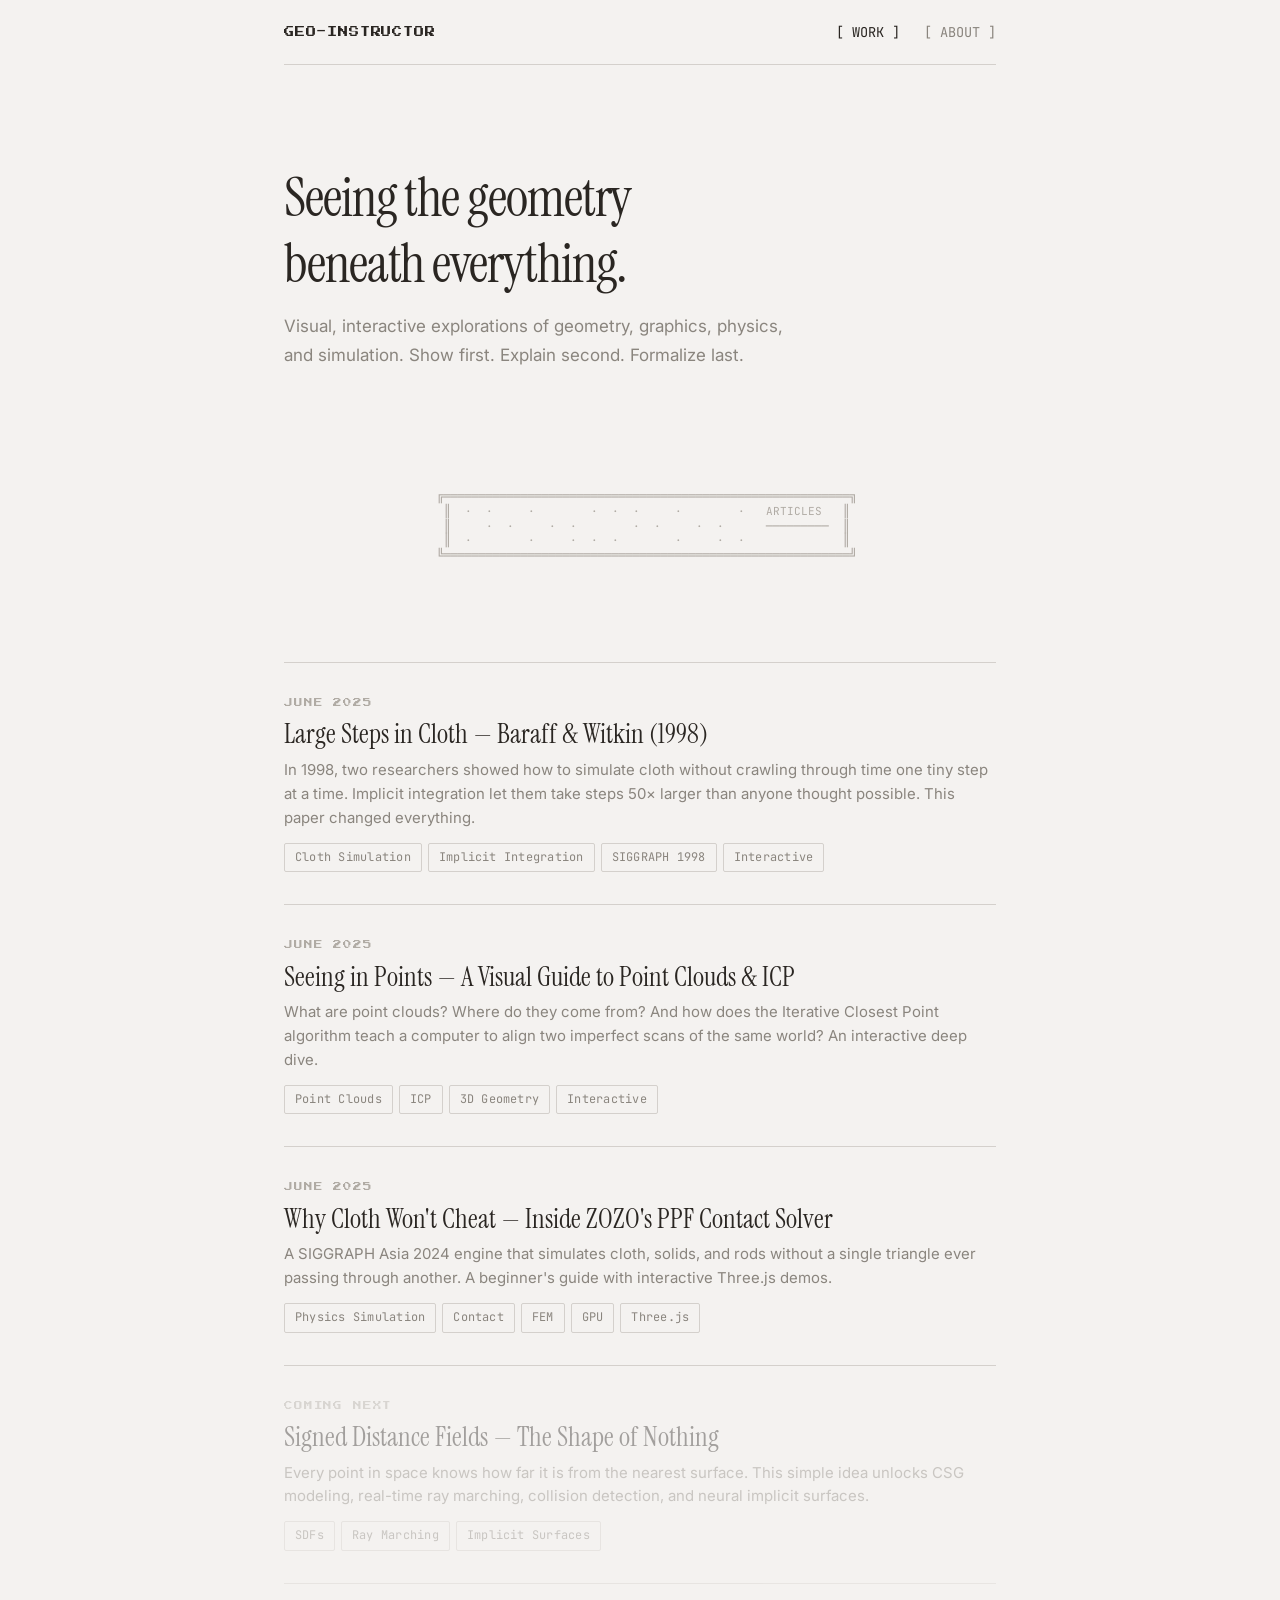
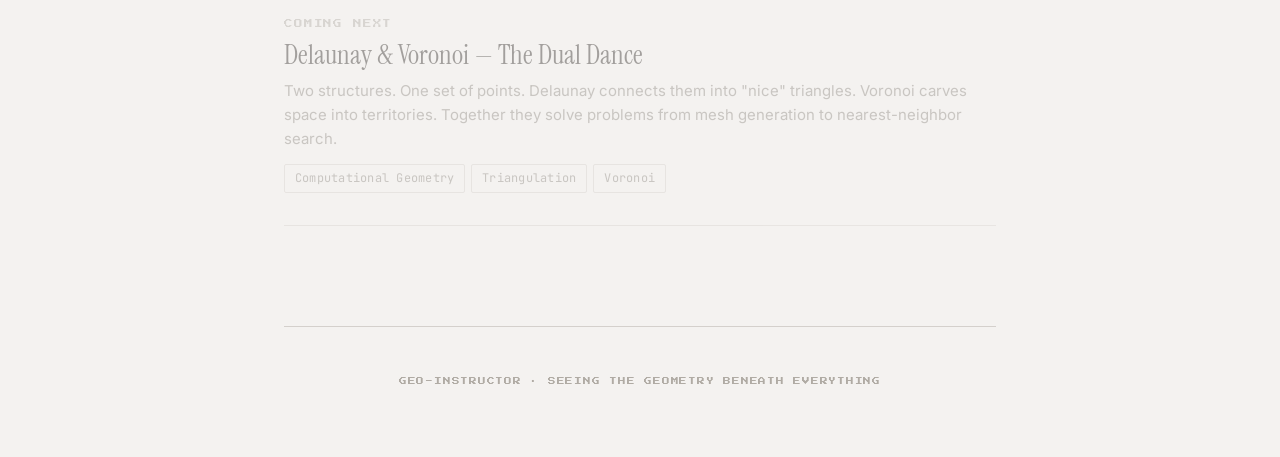
==== index.html @ 3e293efe "Initial Geo-Instructor blog with 3 posts" ====
<!DOCTYPE html>
<html lang="en">
<head>
  <meta charset="UTF-8">
  <meta name="viewport" content="width=device-width, initial-scale=1.0">
  <title>Geo-Instructor</title>
  <link rel="stylesheet" href="css/style.css">
  <link href="https://fonts.googleapis.com/css2?family=Instrument+Serif:ital@0;1&family=Inter:wght@400;600;700&family=JetBrains+Mono:wght@400;600&family=Press+Start+2P&display=swap" rel="stylesheet">
</head>
<body>
<div class="container">

  <!-- ── Nav ── -->
  <nav class="site-nav">
    <a href="index.html" class="logo">GEO-INSTRUCTOR</a>
    <div class="nav-links">
      <a href="index.html" class="active">[ WORK ]</a>
      <a href="#">[ ABOUT ]</a>
    </div>
  </nav>

  <!-- ── Hero ── -->
  <header class="hero">
    <h1>Seeing the geometry<br>beneath everything.</h1>
    <p class="subtitle">
      Visual, interactive explorations of geometry, graphics,
      physics, and simulation. Show first. Explain second.
      Formalize last.
    </p>
  </header>

  <!-- ── ASCII art divider ── -->
  <div class="ascii-art">
  ╔══════════════════════════════════════════════════════════╗
  ║  ·  ·     ·        ·  ·  ·     ·        ·   ARTICLES   ║
  ║     ·  ·     ·  ·        ·  ·     ·  ·      ─────────  ║
  ║  ·        ·     ·  ·  ·        ·     ·  ·              ║
  ╚══════════════════════════════════════════════════════════╝
  </div>

  <!-- ── Post listing ── -->
  <div class="post-grid">

    <a href="posts/large-steps-cloth/index.html" class="post-card">
      <div class="post-date">JUNE 2025</div>
      <h2>Large Steps in Cloth — Baraff & Witkin (1998)</h2>
      <p class="post-desc">
        In 1998, two researchers showed how to simulate cloth without crawling
        through time one tiny step at a time. Implicit integration let them take
        steps 50× larger than anyone thought possible. This paper changed everything.
      </p>
      <div class="post-tags">
        <span class="tag">Cloth Simulation</span>
        <span class="tag">Implicit Integration</span>
        <span class="tag">SIGGRAPH 1998</span>
        <span class="tag">Interactive</span>
      </div>
    </a>

    <a href="posts/point-cloud-icp/index.html" class="post-card">
      <div class="post-date">JUNE 2025</div>
      <h2>Seeing in Points — A Visual Guide to Point Clouds & ICP</h2>
      <p class="post-desc">
        What are point clouds? Where do they come from? And how does the
        Iterative Closest Point algorithm teach a computer to align two
        imperfect scans of the same world? An interactive deep dive.
      </p>
      <div class="post-tags">
        <span class="tag">Point Clouds</span>
        <span class="tag">ICP</span>
        <span class="tag">3D Geometry</span>
        <span class="tag">Interactive</span>
      </div>
    </a>

    <a href="posts/ppf-contact-solver/index.html" class="post-card">
      <div class="post-date">JUNE 2025</div>
      <h2>Why Cloth Won't Cheat — Inside ZOZO's PPF Contact Solver</h2>
      <p class="post-desc">
        A SIGGRAPH Asia 2024 engine that simulates cloth, solids, and rods
        without a single triangle ever passing through another.
        A beginner's guide with interactive Three.js demos.
      </p>
      <div class="post-tags">
        <span class="tag">Physics Simulation</span>
        <span class="tag">Contact</span>
        <span class="tag">FEM</span>
        <span class="tag">GPU</span>
        <span class="tag">Three.js</span>
      </div>
    </a>

    <div class="post-card coming-soon">
      <div class="post-date">COMING NEXT</div>
      <h2>Signed Distance Fields — The Shape of Nothing</h2>
      <p class="post-desc">
        Every point in space knows how far it is from the nearest surface.
        This simple idea unlocks CSG modeling, real-time ray marching,
        collision detection, and neural implicit surfaces.
      </p>
      <div class="post-tags">
        <span class="tag">SDFs</span>
        <span class="tag">Ray Marching</span>
        <span class="tag">Implicit Surfaces</span>
      </div>
    </div>

    <div class="post-card coming-soon">
      <div class="post-date">COMING NEXT</div>
      <h2>Delaunay &amp; Voronoi — The Dual Dance</h2>
      <p class="post-desc">
        Two structures. One set of points. Delaunay connects them into
        "nice" triangles. Voronoi carves space into territories. Together
        they solve problems from mesh generation to nearest-neighbor search.
      </p>
      <div class="post-tags">
        <span class="tag">Computational Geometry</span>
        <span class="tag">Triangulation</span>
        <span class="tag">Voronoi</span>
      </div>
    </div>

  </div>

  <!-- ── Footer ── -->
  <footer class="site-footer">
    <p>GEO-INSTRUCTOR · SEEING THE GEOMETRY BENEATH EVERYTHING</p>
  </footer>

</div>
</body>
</html>
---- css/style.css ----
/* ═══════════════════════════════════════════════════════════════
   Geo-Instructor — Design System
   ═══════════════════════════════════════════════════════════════
   Philosophy:
     MUJI "emptiness" — generous space, nothing without purpose
     Lydia Leiwang — bracket notation, serif headlines, mono labels
     Retro-pixel — pixel font for metadata, ASCII art accents
   ═══════════════════════════════════════════════════════════════ */

/* ── Pixel font (Press Start 2P via Google Fonts loaded in HTML) ── */

:root {
  /* Palette — warm paper + single ink color */
  --bg:           #F4F2F0;
  --bg-card:      #EDEAE7;
  --bg-code:      #E5E2DF;
  --text:         #2A2622;
  --text-muted:   #8A857E;
  --text-label:   #B0ABA4;
  --accent:       #1A1AE5;
  --accent-hover: #3333FF;
  --border:       #D4D0CC;
  --border-strong:#2A2622;
  --radius:       2px;
  --max-width:    760px;

  /* Fonts */
  --font-body:    'Inter', -apple-system, BlinkMacSystemFont, sans-serif;
  --font-heading: 'Instrument Serif', Georgia, 'Times New Roman', serif;
  --font-mono:    'JetBrains Mono', 'Fira Code', monospace;
  --font-pixel:   'Press Start 2P', monospace;
}

/* ── Dark mode ── */
[data-theme="dark"] {
  --bg:           #111111;
  --bg-card:      #1A1A1A;
  --bg-code:      #1E1E1E;
  --text:         #E8E5E1;
  --text-muted:   #7A7670;
  --text-label:   #5A5650;
  --accent:       #8B8BFF;
  --accent-hover: #ABABFF;
  --border:       #2A2A2A;
  --border-strong:#E8E5E1;
}

/* ── Reset ── */
*, *::before, *::after { margin: 0; padding: 0; box-sizing: border-box; }

html {
  scroll-behavior: smooth;
  font-size: 17px;
}

body {
  font-family: var(--font-body);
  background: var(--bg);
  color: var(--text);
  line-height: 1.8;
  -webkit-font-smoothing: antialiased;
  -moz-osx-font-smoothing: grayscale;
}

/* ══════════════════════════════════════════════
   LAYOUT
   ══════════════════════════════════════════════ */
.container {
  max-width: var(--max-width);
  margin: 0 auto;
  padding: 0 24px;
}

article {
  padding-bottom: 120px;
}

/* ══════════════════════════════════════════════
   TYPOGRAPHY
   ══════════════════════════════════════════════ */
h1, h2, h3, h4 {
  font-family: var(--font-heading);
  color: var(--text);
  font-weight: 400;  /* Instrument Serif is elegant at regular weight */
  line-height: 1.2;
}

h1 {
  font-size: 3.2rem;
  margin-bottom: 16px;
  letter-spacing: -0.02em;
}

h2 {
  font-size: 2rem;
  margin-top: 80px;
  margin-bottom: 24px;
  padding-bottom: 12px;
  border-bottom: 1px solid var(--border);
}

h3 {
  font-size: 1.3rem;
  margin-top: 48px;
  margin-bottom: 16px;
  font-style: italic;
}

h4 {
  font-family: var(--font-body);
  font-size: 0.9rem;
  font-weight: 600;
  letter-spacing: 0.02em;
  margin-bottom: 8px;
}

p {
  margin-bottom: 20px;
}

a {
  color: var(--accent);
  text-decoration: none;
  transition: color 0.15s;
}

a:hover {
  color: var(--accent-hover);
}

strong { font-weight: 600; }
em { font-style: italic; }

/* Pixel labels — small metadata text */
.pixel-label {
  font-family: var(--font-pixel);
  font-size: 0.55rem;
  letter-spacing: 0.12em;
  text-transform: uppercase;
  color: var(--text-label);
}

/* Bracket notation [ LIKE THIS ] */
.bracket {
  font-family: var(--font-mono);
  font-size: 0.82rem;
  font-weight: 500;
  letter-spacing: 0.03em;
}

.bracket::before { content: '[ '; color: var(--text-label); }
.bracket::after  { content: ' ]'; color: var(--text-label); }

/* ══════════════════════════════════════════════
   NAV BAR
   ══════════════════════════════════════════════ */
.site-nav {
  display: flex;
  justify-content: space-between;
  align-items: center;
  padding: 20px 0;
  border-bottom: 1px solid var(--border);
  font-family: var(--font-mono);
  font-size: 0.8rem;
}

.site-nav .logo {
  font-family: var(--font-pixel);
  font-size: 0.6rem;
  color: var(--text);
  text-decoration: none;
  letter-spacing: 0.08em;
}

.site-nav .nav-links {
  display: flex;
  gap: 24px;
}

.site-nav .nav-links a {
  color: var(--text-muted);
  text-decoration: none;
  transition: color 0.15s;
}

.site-nav .nav-links a:hover,
.site-nav .nav-links a.active {
  color: var(--text);
}

/* ══════════════════════════════════════════════
   HERO — generous emptiness
   ══════════════════════════════════════════════ */
.hero {
  padding: 100px 0 60px;
}

.hero .subtitle {
  font-size: 1rem;
  color: var(--text-muted);
  max-width: 520px;
  margin-top: 12px;
  line-height: 1.7;
}

.hero .meta {
  font-family: var(--font-pixel);
  font-size: 0.5rem;
  color: var(--text-label);
  margin-top: 24px;
  letter-spacing: 0.1em;
  text-transform: uppercase;
}

.tags {
  display: flex;
  gap: 8px;
  margin-top: 16px;
  flex-wrap: wrap;
}

.tag {
  display: inline-block;
  padding: 3px 10px;
  font-family: var(--font-mono);
  font-size: 0.7rem;
  color: var(--text-muted);
  border: 1px solid var(--border);
  border-radius: var(--radius);
  letter-spacing: 0.02em;
}

/* ══════════════════════════════════════════════
   DIVIDERS — thin horizontal rules
   ══════════════════════════════════════════════ */
.divider {
  border: none;
  border-top: 1px solid var(--border);
  margin: 48px 0;
}

.divider-strong {
  border: none;
  border-top: 1px solid var(--border-strong);
  margin: 48px 0;
}

/* ══════════════════════════════════════════════
   CALLOUT BOXES — minimal, left-border accent
   ══════════════════════════════════════════════ */
.callout {
  border-left: 2px solid var(--accent);
  padding: 16px 20px;
  margin: 32px 0;
  background: transparent;
}

.callout.insight {
  border-left-color: var(--text-muted);
}

.callout.warning {
  border-left-color: #C44;
}

.callout-title {
  font-family: var(--font-pixel);
  font-size: 0.5rem;
  letter-spacing: 0.12em;
  text-transform: uppercase;
  color: var(--accent);
  margin-bottom: 10px;
}

.callout.insight .callout-title { color: var(--text-muted); }
.callout.warning .callout-title { color: #C44; }

/* ══════════════════════════════════════════════
   VISUAL CONTAINERS — border only, no bg
   ══════════════════════════════════════════════ */
.visual {
  border: 1px solid var(--border);
  border-radius: var(--radius);
  padding: 32px;
  margin: 40px 0;
  text-align: center;
}

.visual figcaption,
.visual .caption {
  font-size: 0.78rem;
  color: var(--text-muted);
  margin-top: 16px;
  font-style: italic;
}

.visual svg {
  max-width: 100%;
  height: auto;
}

/* ══════════════════════════════════════════════
   CODE BLOCKS
   ══════════════════════════════════════════════ */
pre {
  background: var(--bg-code);
  border: 1px solid var(--border);
  border-radius: var(--radius);
  padding: 20px 24px;
  margin: 28px 0;
  overflow-x: auto;
  font-family: var(--font-mono);
  font-size: 0.82rem;
  line-height: 1.65;
  color: var(--text);
}

code {
  font-family: var(--font-mono);
  font-size: 0.86em;
}

p code {
  background: var(--bg-code);
  padding: 2px 6px;
  border-radius: var(--radius);
  border: 1px solid var(--border);
}

/* ══════════════════════════════════════════════
   INTERACTIVE CANVAS
   ══════════════════════════════════════════════ */
.interactive {
  border: 1px solid var(--border);
  border-radius: var(--radius);
  padding: 24px;
  margin: 40px 0;
}

.interactive canvas {
  display: block;
  margin: 0 auto;
  border-radius: var(--radius);
  cursor: crosshair;
}

.interactive .controls {
  display: flex;
  gap: 12px;
  justify-content: center;
  margin-top: 16px;
  flex-wrap: wrap;
}

/* Buttons — MUJI minimal */
.btn {
  padding: 6px 18px;
  border: 1px solid var(--border-strong);
  background: transparent;
  color: var(--text);
  border-radius: var(--radius);
  font-family: var(--font-mono);
  font-size: 0.78rem;
  cursor: pointer;
  transition: all 0.15s;
}

.btn:hover {
  background: var(--text);
  color: var(--bg);
}

.btn.primary {
  background: var(--text);
  color: var(--bg);
}

.btn.primary:hover {
  background: var(--accent);
  color: var(--bg);
}

/* ══════════════════════════════════════════════
   STEP-BY-STEP — numbered with border, no bg
   ══════════════════════════════════════════════ */
.steps {
  counter-reset: step;
  margin: 28px 0;
}

.step {
  position: relative;
  padding: 20px 24px 20px 64px;
  margin-bottom: 12px;
  border: 1px solid var(--border);
  border-radius: var(--radius);
}

.step::before {
  counter-increment: step;
  content: counter(step);
  position: absolute;
  left: 20px;
  top: 20px;
  font-family: var(--font-heading);
  font-size: 1.3rem;
  color: var(--text-label);
}

.step-title {
  font-weight: 600;
  margin-bottom: 4px;
  font-size: 0.9rem;
}

/* ══════════════════════════════════════════════
   EQUATION DISPLAY
   ══════════════════════════════════════════════ */
.equation {
  border-top: 1px solid var(--border);
  border-bottom: 1px solid var(--border);
  padding: 16px 0;
  margin: 28px 0;
  text-align: center;
  font-family: var(--font-mono);
  font-size: 1rem;
  color: var(--text);
}

/* ══════════════════════════════════════════════
   COMPARISON / SIDE BY SIDE
   ══════════════════════════════════════════════ */
.comparison {
  display: grid;
  grid-template-columns: 1fr 1fr;
  gap: 16px;
  margin: 28px 0;
}

.comparison > div {
  border: 1px solid var(--border);
  border-radius: var(--radius);
  padding: 20px;
}

@media (max-width: 600px) {
  .comparison { grid-template-columns: 1fr; }
  h1 { font-size: 2.2rem; }
  .hero { padding: 60px 0 32px; }
}

/* ══════════════════════════════════════════════
   TABLE OF CONTENTS — minimal list
   ══════════════════════════════════════════════ */
.toc {
  border-top: 1px solid var(--border);
  border-bottom: 1px solid var(--border);
  padding: 28px 0;
  margin: 40px 0;
}

.toc-title {
  font-family: var(--font-pixel);
  font-size: 0.5rem;
  letter-spacing: 0.12em;
  text-transform: uppercase;
  color: var(--text-label);
  margin-bottom: 16px;
}

.toc ol {
  list-style: none;
  counter-reset: toc;
  padding-left: 0;
}

.toc li {
  counter-increment: toc;
  margin-bottom: 6px;
  font-size: 0.88rem;
}

.toc li::before {
  content: '0' counter(toc);
  font-family: var(--font-mono);
  font-size: 0.75rem;
  color: var(--text-label);
  margin-right: 12px;
}

.toc li:nth-child(n+10)::before {
  content: counter(toc);
}

.toc a {
  color: var(--text);
}

.toc a:hover {
  color: var(--accent);
}

/* ══════════════════════════════════════════════
   POST CARDS — homepage listing
   ══════════════════════════════════════════════ */
.post-grid {
  margin: 60px 0 100px;
}

.post-card {
  display: block;
  padding: 32px 0;
  border-bottom: 1px solid var(--border);
  text-decoration: none;
  color: inherit;
  transition: padding-left 0.2s;
}

.post-card:first-child {
  border-top: 1px solid var(--border);
}

.post-card:hover {
  padding-left: 12px;
}

.post-card.coming-soon {
  opacity: 0.4;
  cursor: default;
}

.post-card.coming-soon:hover {
  padding-left: 0;
}

.post-card .post-date {
  font-family: var(--font-pixel);
  font-size: 0.5rem;
  letter-spacing: 0.1em;
  text-transform: uppercase;
  color: var(--text-label);
  margin-bottom: 8px;
}

.post-card h2 {
  font-family: var(--font-heading);
  font-size: 1.6rem;
  font-weight: 400;
  margin: 0 0 8px;
  padding: 0;
  border: none;
}

.post-card .post-desc {
  font-size: 0.88rem;
  color: var(--text-muted);
  margin-bottom: 12px;
  line-height: 1.6;
}

.post-card .post-tags {
  display: flex;
  gap: 6px;
  flex-wrap: wrap;
}

.post-card .post-preview {
  display: none; /* Hidden in new minimal layout */
}

/* ══════════════════════════════════════════════
   FOOTER — barely there
   ══════════════════════════════════════════════ */
footer, .site-footer {
  padding: 48px 0;
  text-align: center;
  font-family: var(--font-pixel);
  font-size: 0.45rem;
  letter-spacing: 0.1em;
  text-transform: uppercase;
  color: var(--text-label);
  border-top: 1px solid var(--border);
}

/* ══════════════════════════════════════════════
   SCENE BOXES — Three.js containers
   ══════════════════════════════════════════════ */
.scene-box {
  border: 1px solid var(--border);
  border-radius: var(--radius);
  margin: 40px 0;
  overflow: hidden;
}

.scene-box canvas {
  width: 100%;
  display: block;
  cursor: grab;
}

.scene-box canvas:active { cursor: grabbing; }

.scene-caption {
  padding: 12px 20px;
  font-size: 0.78rem;
  color: var(--text-muted);
  font-style: italic;
  border-top: 1px solid var(--border);
}

.scene-controls {
  display: flex;
  gap: 12px;
  justify-content: center;
  padding: 12px 20px;
  border-top: 1px solid var(--border);
  flex-wrap: wrap;
}

/* ══════════════════════════════════════════════
   CONCEPT GRID — PPF post
   ══════════════════════════════════════════════ */
.concept-grid {
  display: grid;
  grid-template-columns: 1fr 1fr;
  gap: 12px;
  margin: 28px 0;
}

.concept-card {
  border: 1px solid var(--border);
  border-radius: var(--radius);
  padding: 20px;
}

.concept-card h4 {
  margin-bottom: 6px;
}

.concept-card p {
  font-size: 0.82rem;
  color: var(--text-muted);
  margin: 0;
  line-height: 1.55;
}

.concept-card .icon {
  font-size: 1.6rem;
  margin-bottom: 8px;
}

@media (max-width: 600px) {
  .concept-grid { grid-template-columns: 1fr; }
}

/* ══════════════════════════════════════════════
   TIMELINE — PPF post
   ══════════════════════════════════════════════ */
.timeline {
  position: relative;
  padding-left: 32px;
  margin: 28px 0;
}

.timeline::before {
  content: '';
  position: absolute;
  left: 8px;
  top: 0;
  bottom: 0;
  width: 1px;
  background: var(--border);
}

.timeline-item {
  position: relative;
  margin-bottom: 28px;
}

.timeline-item::before {
  content: '';
  position: absolute;
  left: -28px;
  top: 8px;
  width: 6px;
  height: 6px;
  border-radius: 50%;
  background: var(--text-muted);
}

.timeline-item h4 {
  margin-bottom: 2px;
}

.timeline-item p {
  color: var(--text-muted);
  font-size: 0.82rem;
  margin: 0;
}

.timeline-item .year {
  font-family: var(--font-pixel);
  font-size: 0.5rem;
  color: var(--text-label);
  letter-spacing: 0.1em;
  display: block;
  margin-bottom: 4px;
}

/* ══════════════════════════════════════════════
   ARCHITECTURE CARDS — PPF post
   ══════════════════════════════════════════════ */
.arch-card {
  display: flex;
  gap: 16px;
  align-items: flex-start;
  padding: 20px 0;
  border-bottom: 1px solid var(--border);
}

.arch-card:first-of-type {
  border-top: 1px solid var(--border);
}

.arch-card .num {
  flex-shrink: 0;
  font-family: var(--font-heading);
  font-size: 1.6rem;
  color: var(--text-label);
  line-height: 1;
  padding-top: 2px;
}

.arch-card .body h4 { margin-bottom: 4px; }
.arch-card .body p {
  color: var(--text-muted);
  font-size: 0.82rem;
  margin: 0;
}

@media (max-width: 600px) {
  .arch-card { flex-direction: column; }
}

/* ══════════════════════════════════════════════
   STATS ROW — PPF post
   ══════════════════════════════════════════════ */
.stats-row {
  display: grid;
  grid-template-columns: repeat(3, 1fr);
  gap: 12px;
  margin: 28px 0;
}

.stat-box {
  border: 1px solid var(--border);
  border-radius: var(--radius);
  padding: 20px;
  text-align: center;
}

.stat-box .val {
  font-family: var(--font-heading);
  font-size: 2rem;
  font-weight: 400;
  color: var(--text);
}

.stat-box .label {
  font-family: var(--font-pixel);
  font-size: 0.45rem;
  color: var(--text-label);
  margin-top: 6px;
  letter-spacing: 0.1em;
  text-transform: uppercase;
}

@media (max-width: 600px) {
  .stats-row { grid-template-columns: 1fr; }
}

/* ══════════════════════════════════════════════
   BARRIER GRAPH — PPF post
   ══════════════════════════════════════════════ */
.barrier-graph {
  border: 1px solid var(--border);
  border-radius: var(--radius);
  padding: 24px;
  margin: 28px 0;
  text-align: center;
}

.barrier-graph canvas {
  display: block;
  margin: 0 auto;
}

/* ══════════════════════════════════════════════
   ITERATION DISPLAY & PROGRESS BAR — ICP post
   ══════════════════════════════════════════════ */
.iteration-display {
  font-family: var(--font-mono);
  font-size: 1rem;
  color: var(--text);
  text-align: center;
  margin: 12px 0;
}

.progress-bar {
  width: 100%;
  height: 4px;
  background: var(--border);
  border-radius: 2px;
  overflow: hidden;
  margin: 12px 0;
}

.progress-fill {
  height: 100%;
  background: var(--accent);
  border-radius: 2px;
  transition: width 0.3s ease;
}

/* ══════════════════════════════════════════════
   ASCII ART BLOCK
   ══════════════════════════════════════════════ */
.ascii-art {
  font-family: var(--font-mono);
  font-size: 0.65rem;
  line-height: 1.35;
  white-space: pre;
  color: var(--text-label);
  text-align: center;
  padding: 24px 0;
  overflow-x: auto;
  user-select: none;
}

/* ══════════════════════════════════════════════
   THEME TOGGLE
   ══════════════════════════════════════════════ */
.theme-toggle {
  font-family: var(--font-mono);
  font-size: 0.72rem;
  color: var(--text-label);
  cursor: pointer;
  background: none;
  border: none;
  padding: 4px 8px;
}

.theme-toggle:hover {
  color: var(--text);
}

/* ══════════════════════════════════════════════
   ANIMATIONS — subtle only
   ══════════════════════════════════════════════ */
@keyframes fadeIn {
  from { opacity: 0; }
  to   { opacity: 1; }
}

.animate-in {
  animation: fadeIn 0.5s ease-out forwards;
}
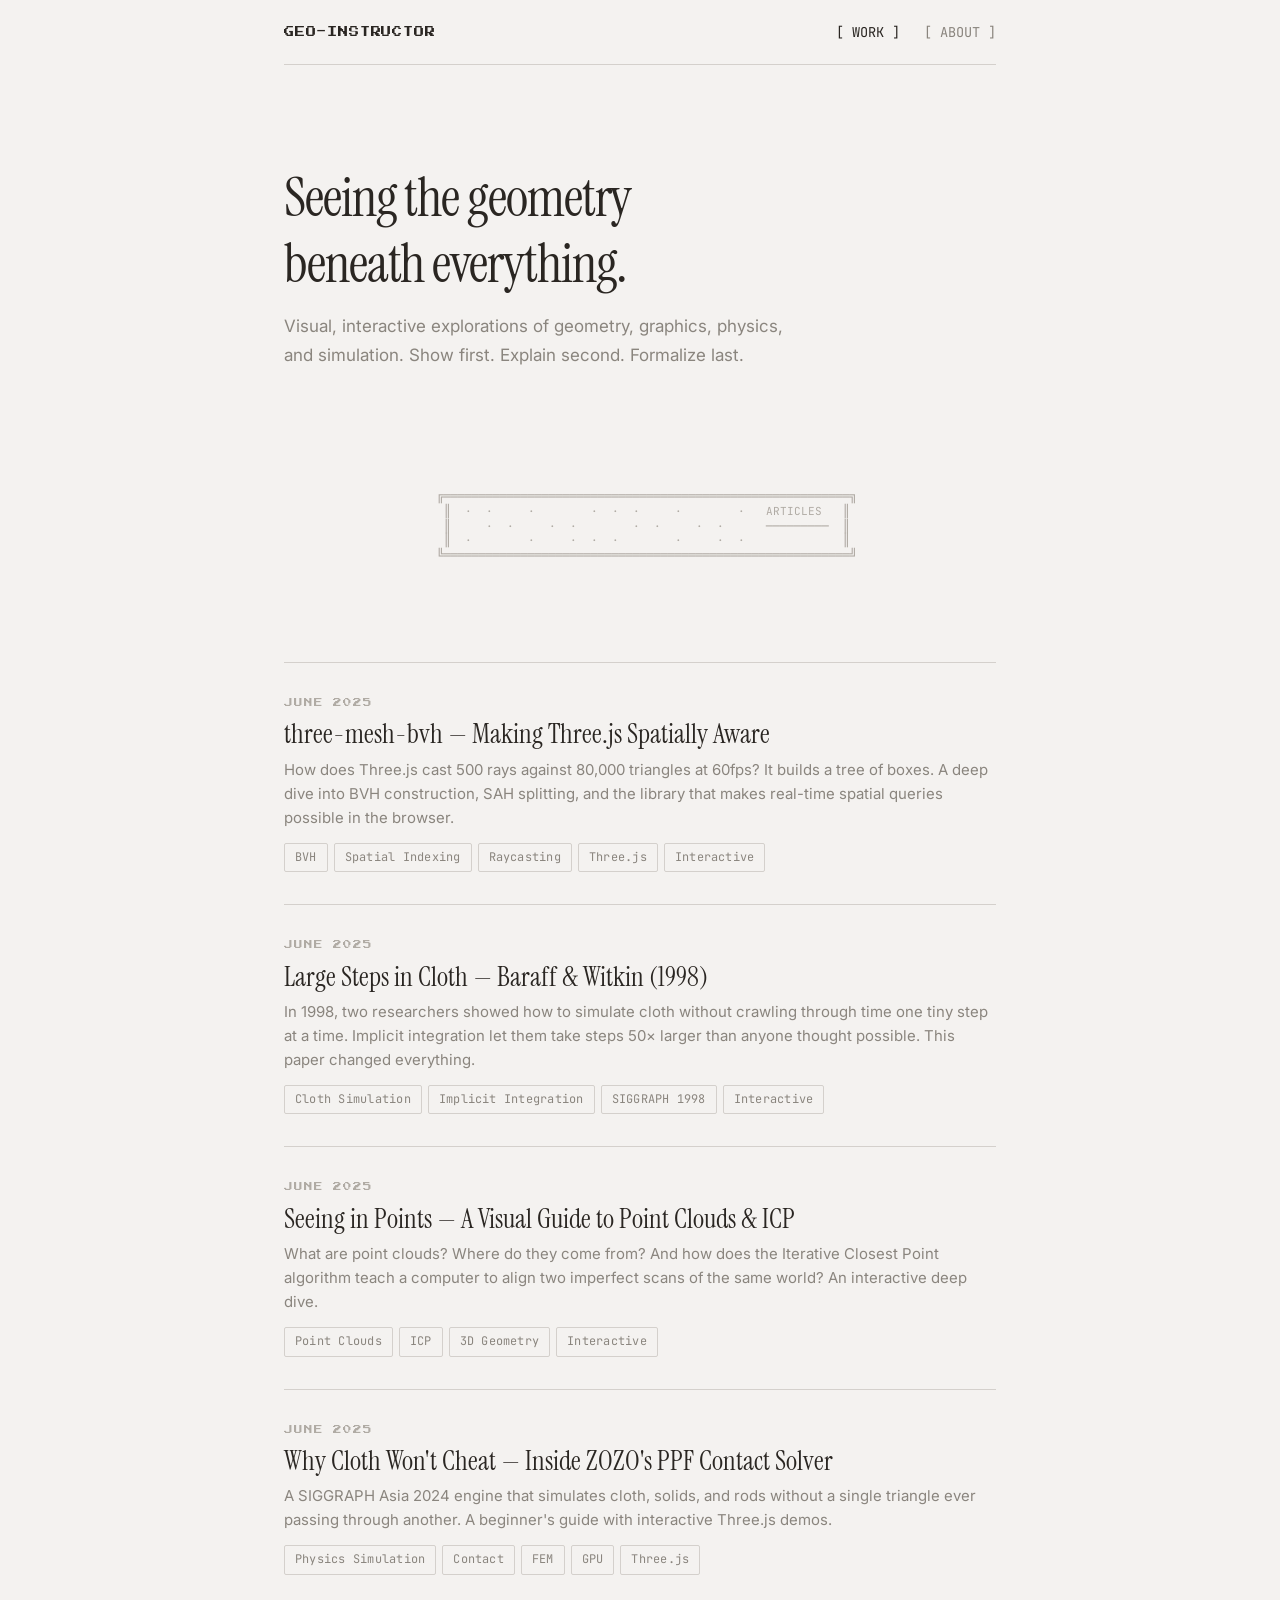
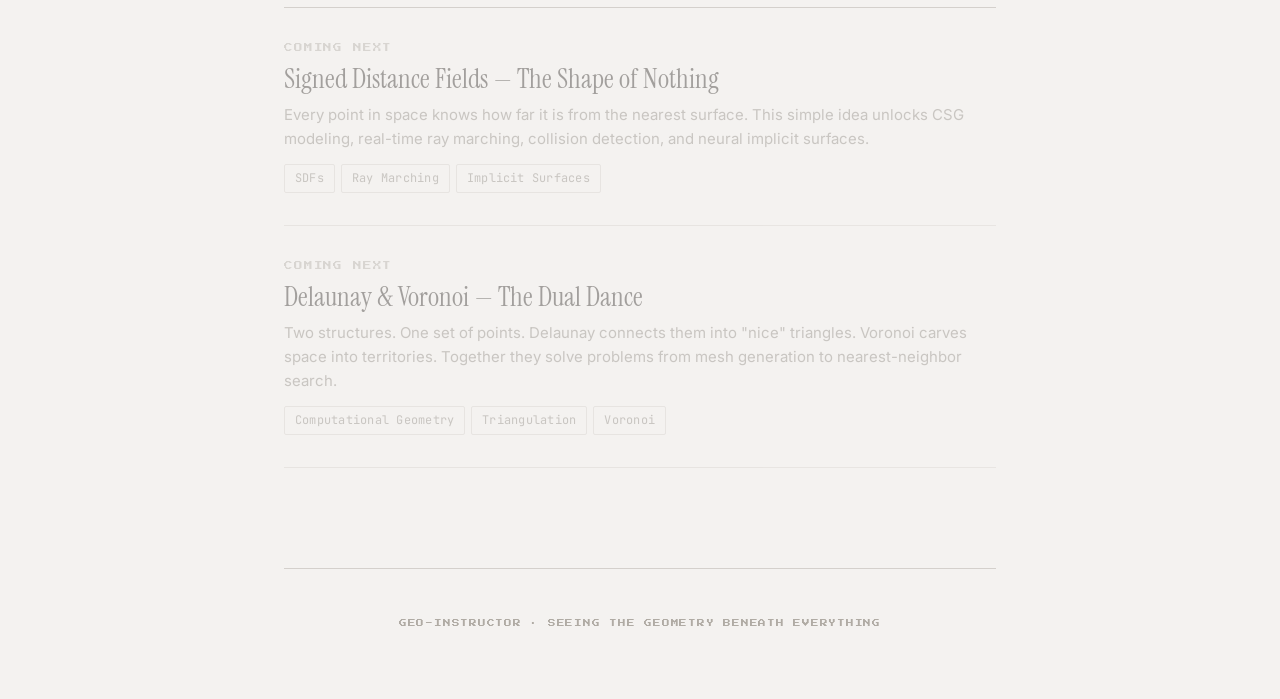
==== commit d91861fe: "Add three-mesh-bvh post and homepage card" ====
--- a/index.html
+++ b/index.html
@@ -40,6 +40,23 @@
 
   <!-- ── Post listing ── -->
   <div class="post-grid">
+
+    <a href="posts/three-mesh-bvh/index.html" class="post-card">
+      <div class="post-date">JUNE 2025</div>
+      <h2>three-mesh-bvh — Making Three.js Spatially Aware</h2>
+      <p class="post-desc">
+        How does Three.js cast 500 rays against 80,000 triangles at 60fps?
+        It builds a tree of boxes. A deep dive into BVH construction, SAH splitting,
+        and the library that makes real-time spatial queries possible in the browser.
+      </p>
+      <div class="post-tags">
+        <span class="tag">BVH</span>
+        <span class="tag">Spatial Indexing</span>
+        <span class="tag">Raycasting</span>
+        <span class="tag">Three.js</span>
+        <span class="tag">Interactive</span>
+      </div>
+    </a>
 
     <a href="posts/large-steps-cloth/index.html" class="post-card">
       <div class="post-date">JUNE 2025</div>
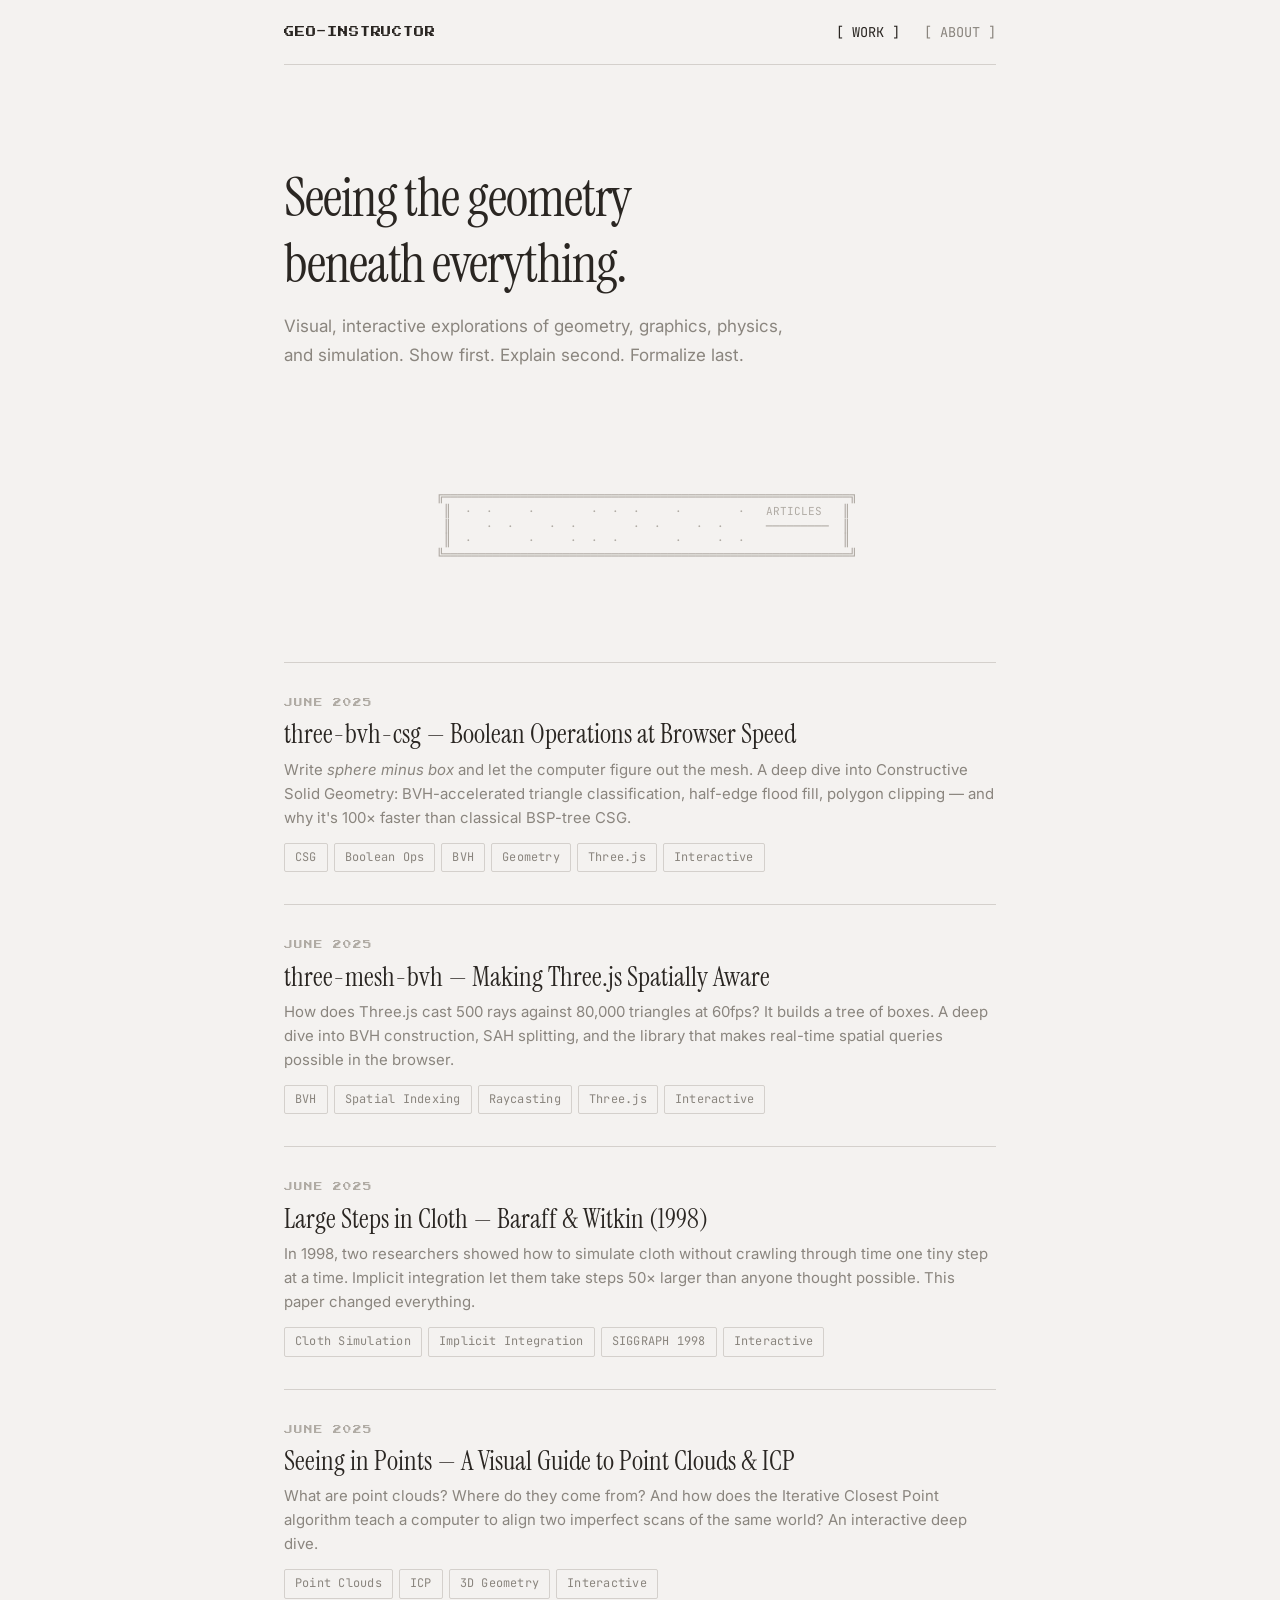
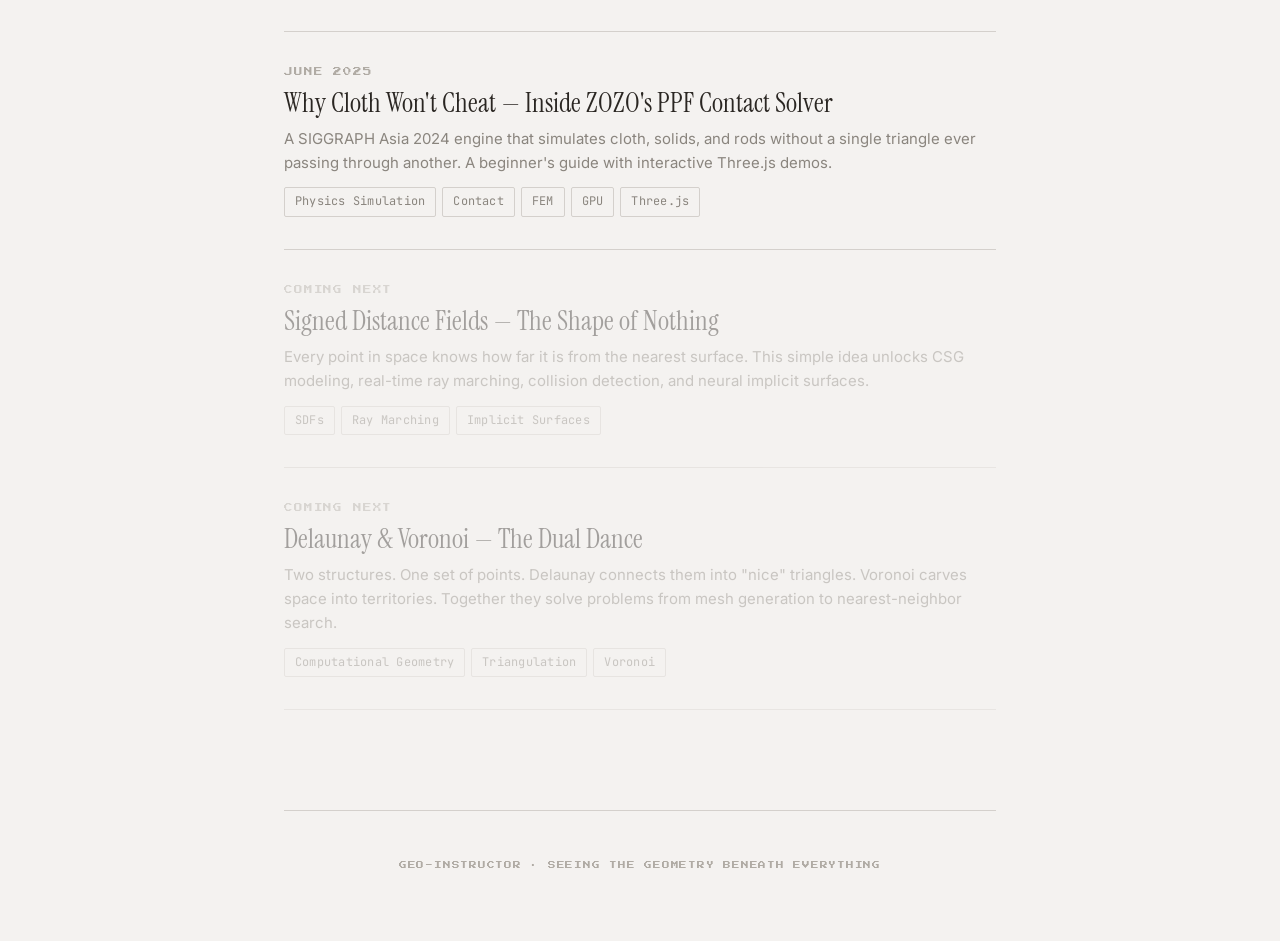
==== commit b2bd8d17: "Add three-bvh-csg deep-dive article and homepage card" ====
--- a/index.html
+++ b/index.html
@@ -40,6 +40,25 @@
 
   <!-- ── Post listing ── -->
   <div class="post-grid">
+
+    <a href="posts/three-bvh-csg/index.html" class="post-card">
+      <div class="post-date">JUNE 2025</div>
+      <h2>three-bvh-csg — Boolean Operations at Browser Speed</h2>
+      <p class="post-desc">
+        Write <em>sphere minus box</em> and let the computer figure out the mesh.
+        A deep dive into Constructive Solid Geometry: BVH-accelerated triangle
+        classification, half-edge flood fill, polygon clipping — and why it's 100×
+        faster than classical BSP-tree CSG.
+      </p>
+      <div class="post-tags">
+        <span class="tag">CSG</span>
+        <span class="tag">Boolean Ops</span>
+        <span class="tag">BVH</span>
+        <span class="tag">Geometry</span>
+        <span class="tag">Three.js</span>
+        <span class="tag">Interactive</span>
+      </div>
+    </a>
 
     <a href="posts/three-mesh-bvh/index.html" class="post-card">
       <div class="post-date">JUNE 2025</div>
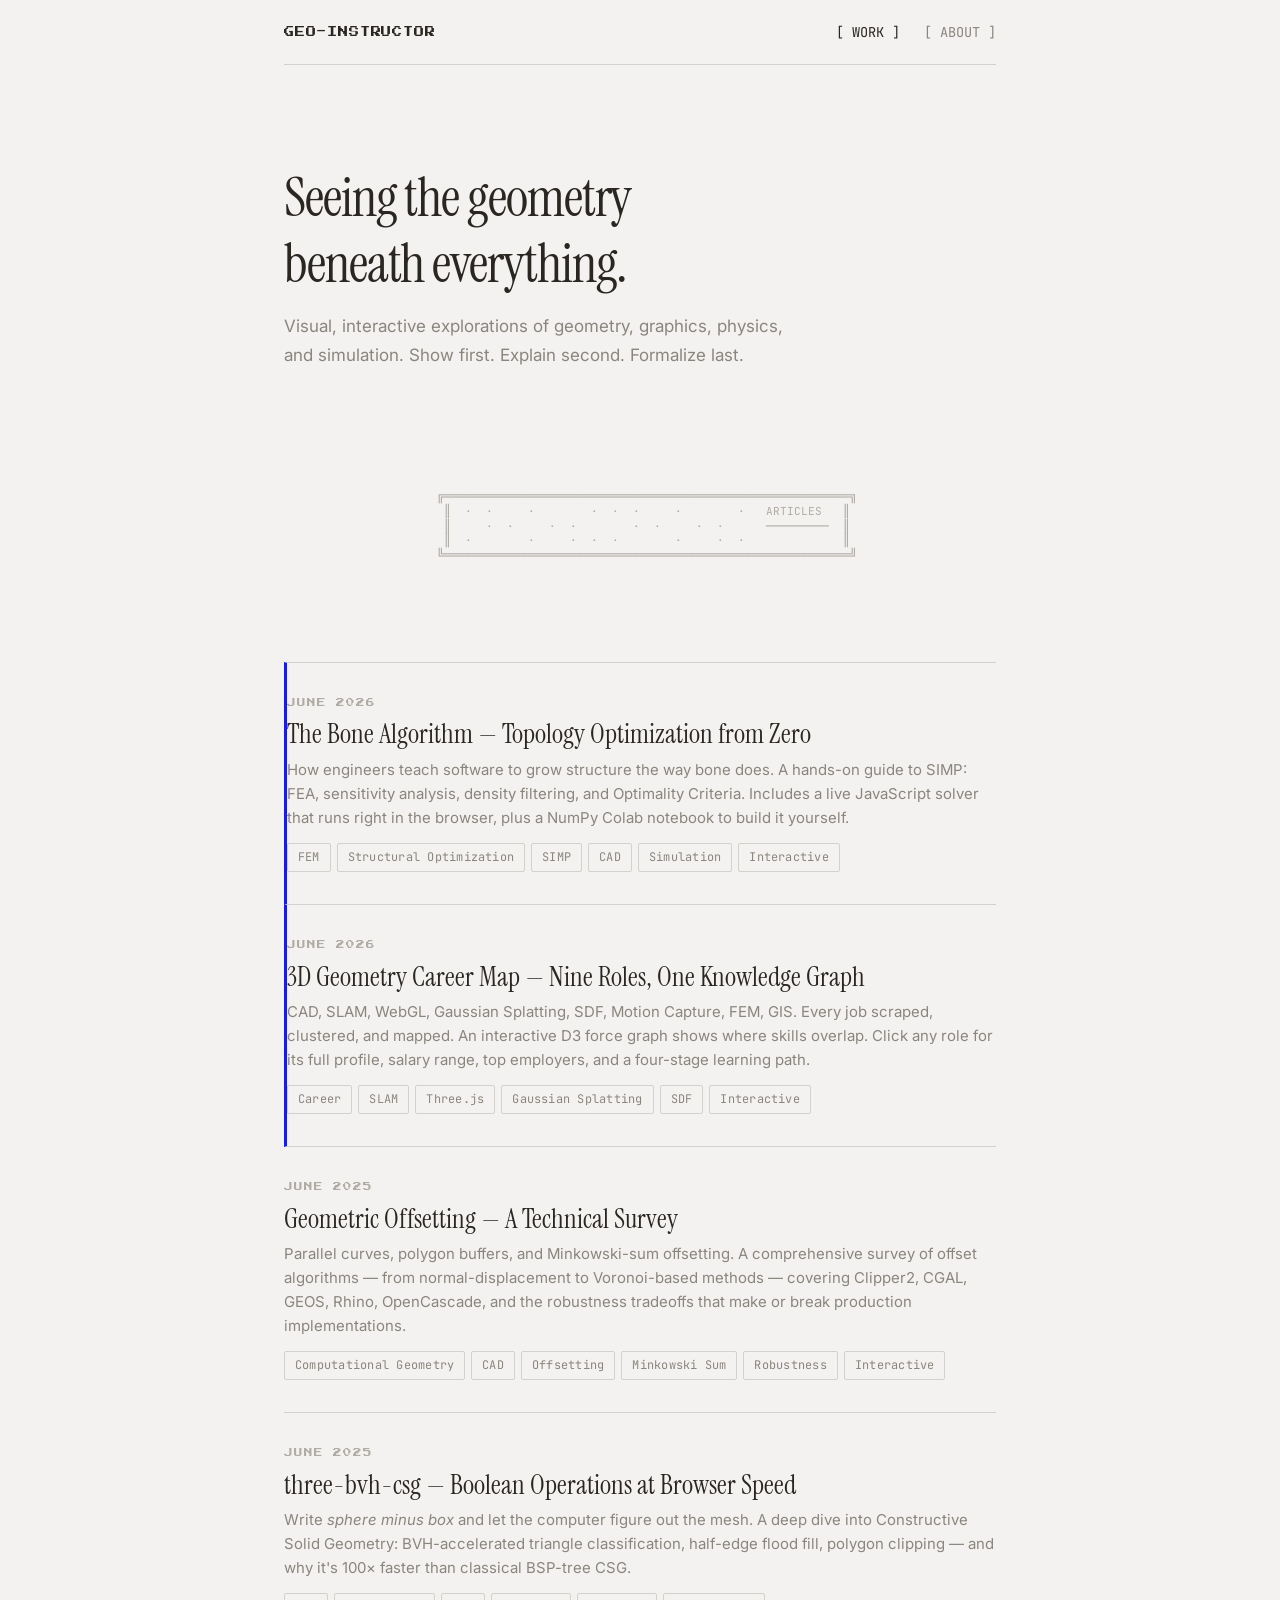
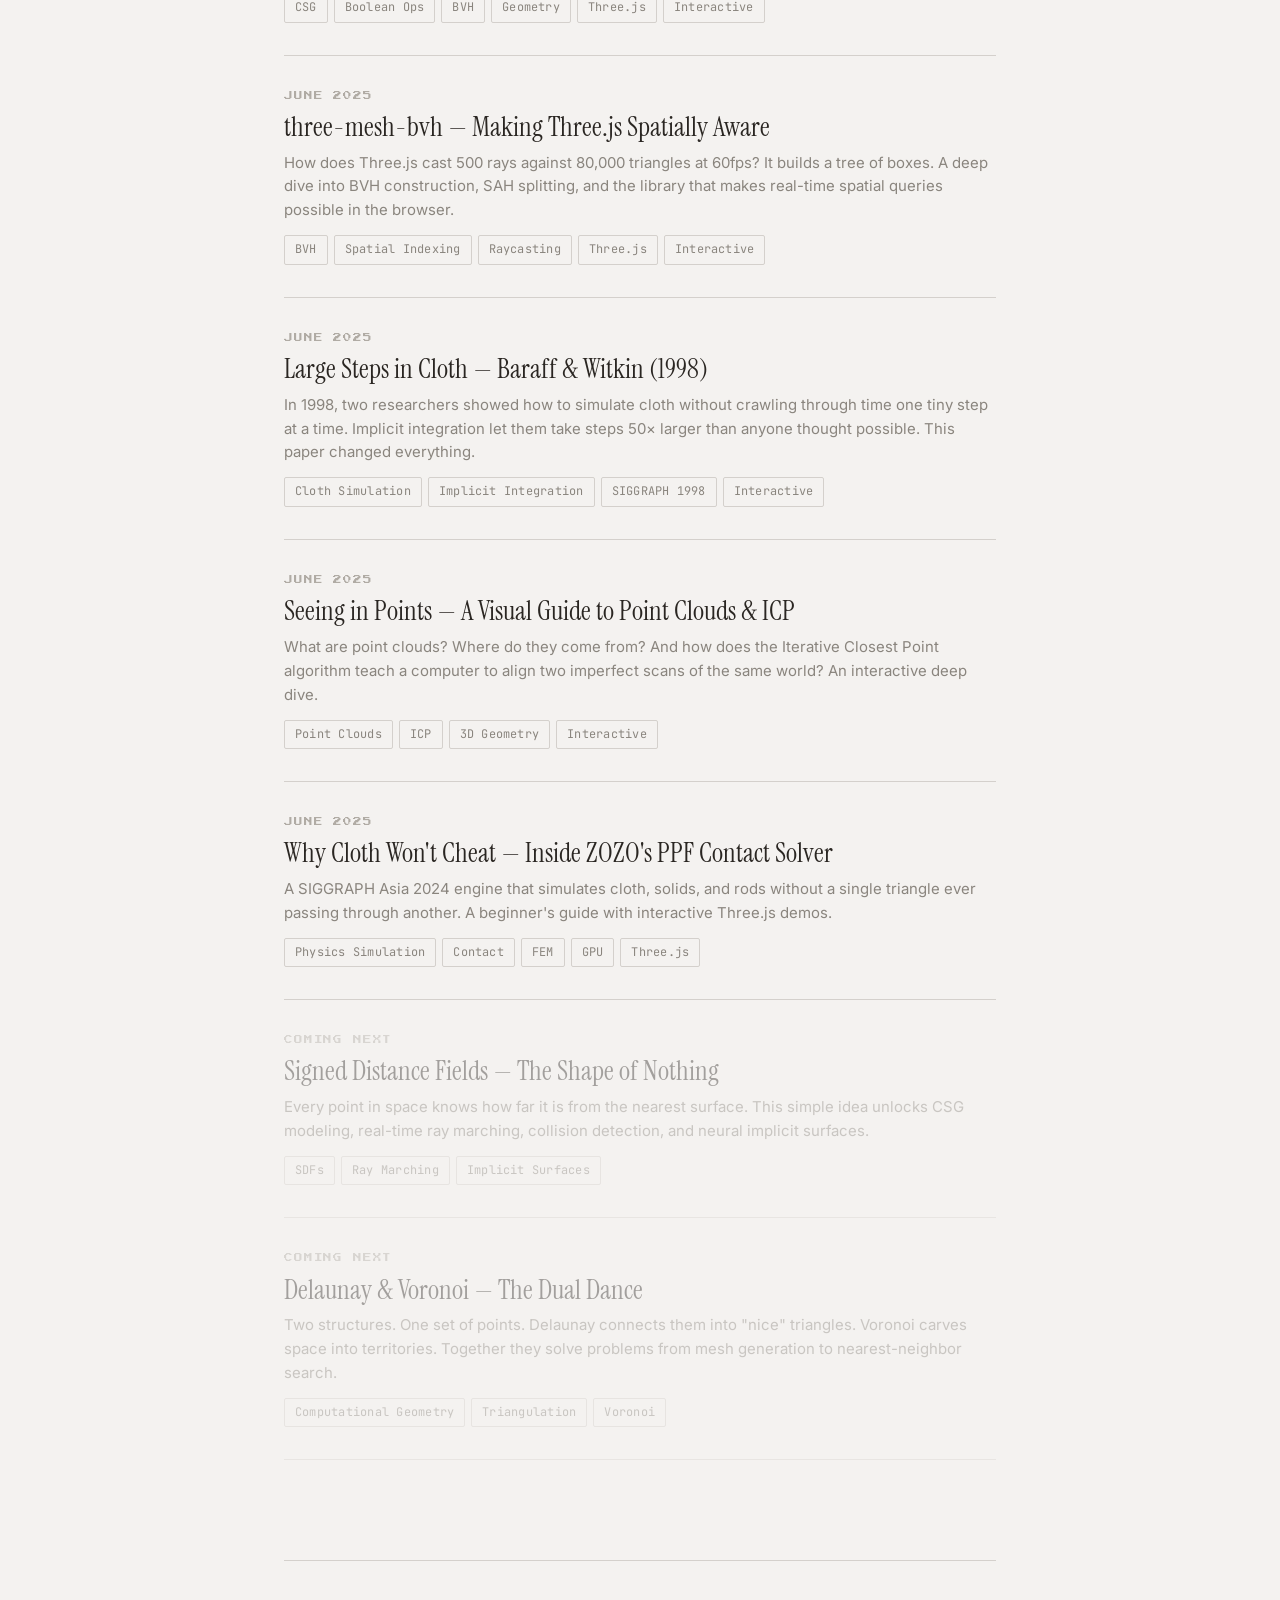
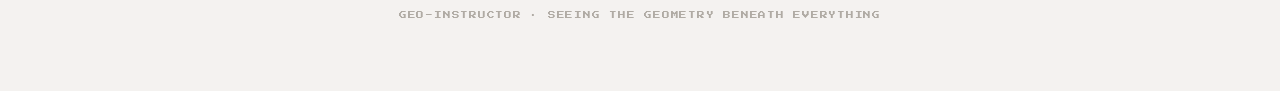
==== commit 6ff63c84: "Add topology optimization article + SIMP Colab notebook posts/topology-optimization/index.html: - 11" ====
--- a/index.html
+++ b/index.html
@@ -41,6 +41,63 @@
   <!-- ── Post listing ── -->
   <div class="post-grid">
 
+    <a href="posts/topology-optimization/index.html" class="post-card" style="border-left:3px solid #1A1AE5">
+      <div class="post-date">JUNE 2026</div>
+      <h2>The Bone Algorithm — Topology Optimization from Zero</h2>
+      <p class="post-desc">
+        How engineers teach software to grow structure the way bone does.
+        A hands-on guide to SIMP: FEA, sensitivity analysis, density filtering,
+        and Optimality Criteria. Includes a live JavaScript solver that runs
+        right in the browser, plus a NumPy Colab notebook to build it yourself.
+      </p>
+      <div class="post-tags">
+        <span class="tag">FEM</span>
+        <span class="tag">Structural Optimization</span>
+        <span class="tag">SIMP</span>
+        <span class="tag">CAD</span>
+        <span class="tag">Simulation</span>
+        <span class="tag">Interactive</span>
+      </div>
+    </a>
+
+    <a href="posts/3d-career-map/index.html" class="post-card" style="border-left:3px solid #1A1AE5">
+      <div class="post-date">JUNE 2026</div>
+      <h2>3D Geometry Career Map — Nine Roles, One Knowledge Graph</h2>
+      <p class="post-desc">
+        CAD, SLAM, WebGL, Gaussian Splatting, SDF, Motion Capture, FEM, GIS.
+        Every job scraped, clustered, and mapped. An interactive D3 force graph
+        shows where skills overlap. Click any role for its full profile, salary
+        range, top employers, and a four-stage learning path.
+      </p>
+      <div class="post-tags">
+        <span class="tag">Career</span>
+        <span class="tag">SLAM</span>
+        <span class="tag">Three.js</span>
+        <span class="tag">Gaussian Splatting</span>
+        <span class="tag">SDF</span>
+        <span class="tag">Interactive</span>
+      </div>
+    </a>
+
+    <a href="posts/geometric-offsetting/index.html" class="post-card">
+      <div class="post-date">JUNE 2025</div>
+      <h2>Geometric Offsetting — A Technical Survey</h2>
+      <p class="post-desc">
+        Parallel curves, polygon buffers, and Minkowski-sum offsetting.
+        A comprehensive survey of offset algorithms — from normal-displacement
+        to Voronoi-based methods — covering Clipper2, CGAL, GEOS, Rhino, OpenCascade,
+        and the robustness tradeoffs that make or break production implementations.
+      </p>
+      <div class="post-tags">
+        <span class="tag">Computational Geometry</span>
+        <span class="tag">CAD</span>
+        <span class="tag">Offsetting</span>
+        <span class="tag">Minkowski Sum</span>
+        <span class="tag">Robustness</span>
+        <span class="tag">Interactive</span>
+      </div>
+    </a>
+
     <a href="posts/three-bvh-csg/index.html" class="post-card">
       <div class="post-date">JUNE 2025</div>
       <h2>three-bvh-csg — Boolean Operations at Browser Speed</h2>
